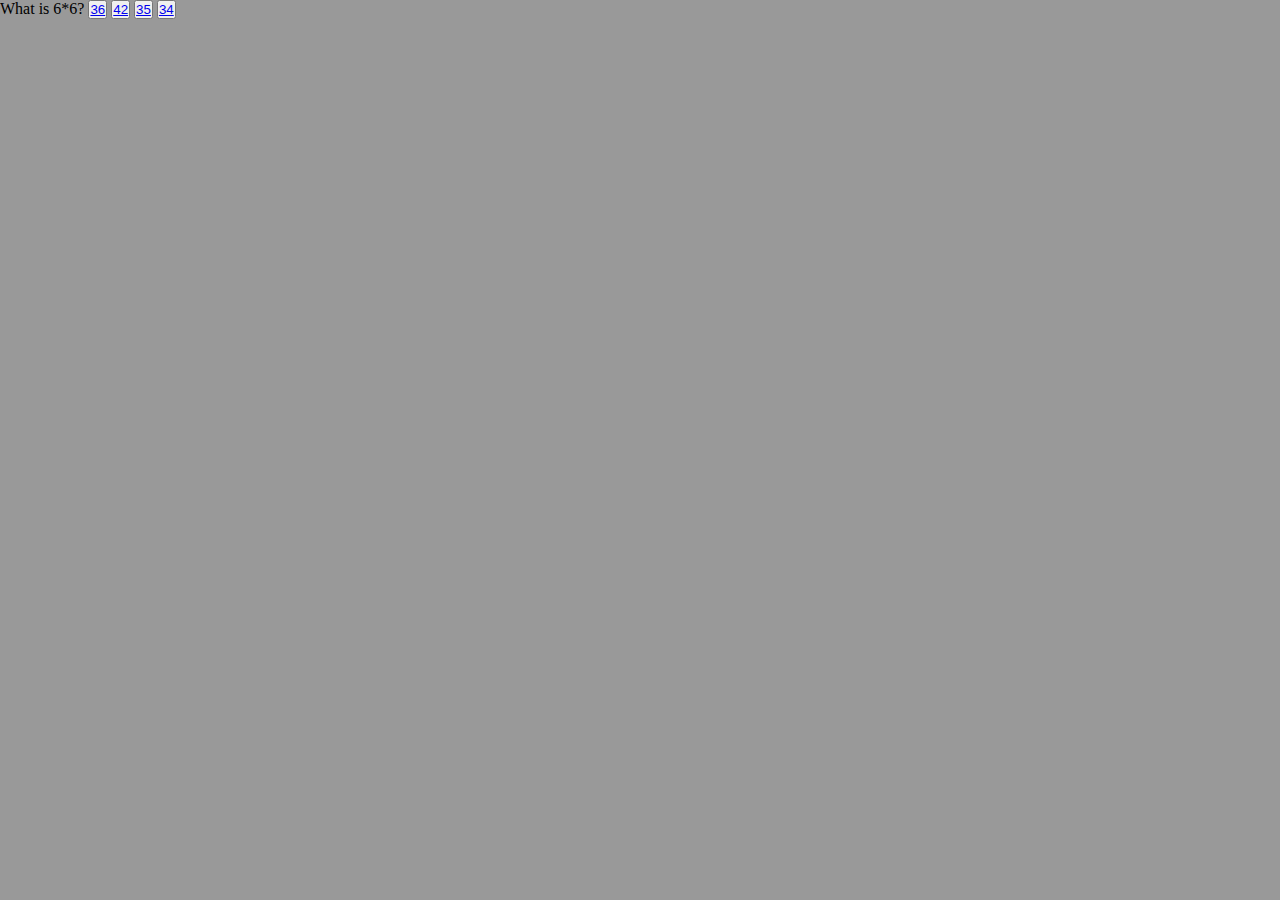
==== question1.html @ d003188a "15h" ====
<!DOCTYPE html>
<html>
    <head>
<title> Quizz</title>
<script defer src="main.js"></script>
<link href="style.css" rel="stylesheet">
    </head>
    <body>
        <div class="q1" >What is 6*6? 
            <button id='ans1'  class="ans1-btn" onclick="nextQuestion"><a href='question2.html'> 36</a> </button>
            <button id='ans2'  class="ans1-btn" onclick="nextQuestion"><a href='question2.html'> 42</a> </button>
            <button id='ans3'  class="ans1-btn" onclick="nextQuestion"><a href='question2.html'> 35</a> </button>
            <button id='ans4'  class="ans1-btn" onclick="nextQuestion"><a href='question2.html'> 34</a> </button>
        </div>

    </body>
</html>
---- style.css ----
* {
  padding: 0;
  margin: 0;
}
h2 {
  font-family: "Gill Sans", "Gill Sans MT", Calibri, "Trebuchet MS", sans-serif;
  font-style: italic;
  font-size: 4.5rem;
  text-align: center;
}
h1 {
  font-size: 3.5rem;
  font-style: oblique;
  text-decoration: dashed;
  text-align: center;
}
body {
  background-image: url("https://i0.wp.com/lemedialabo.francophonie.org/wp-content/uploads/2018/05/quiz-2058883_960_720.png?zoom=2.625&resize=396%2C214");
  background-size: contain;

  background-color: #999999;
  background-repeat: no-repeat;
}

#start {
  height: 50%;
  font-size: 500%;
  font-family: "Gill Sans", "Gill Sans MT", Calibri, "Trebuchet MS", sans-serif;
  font-style: oblique;
  margin-bottom: 100%;
  width: 50%;
  border-radius: 25px;
  outline: none;
  border: none;
  background-color: black;
  color: #fff;
  margin: 30%;
  cursor: pointer;
}
image {
  max-width: 100%;
  height: auto;
}
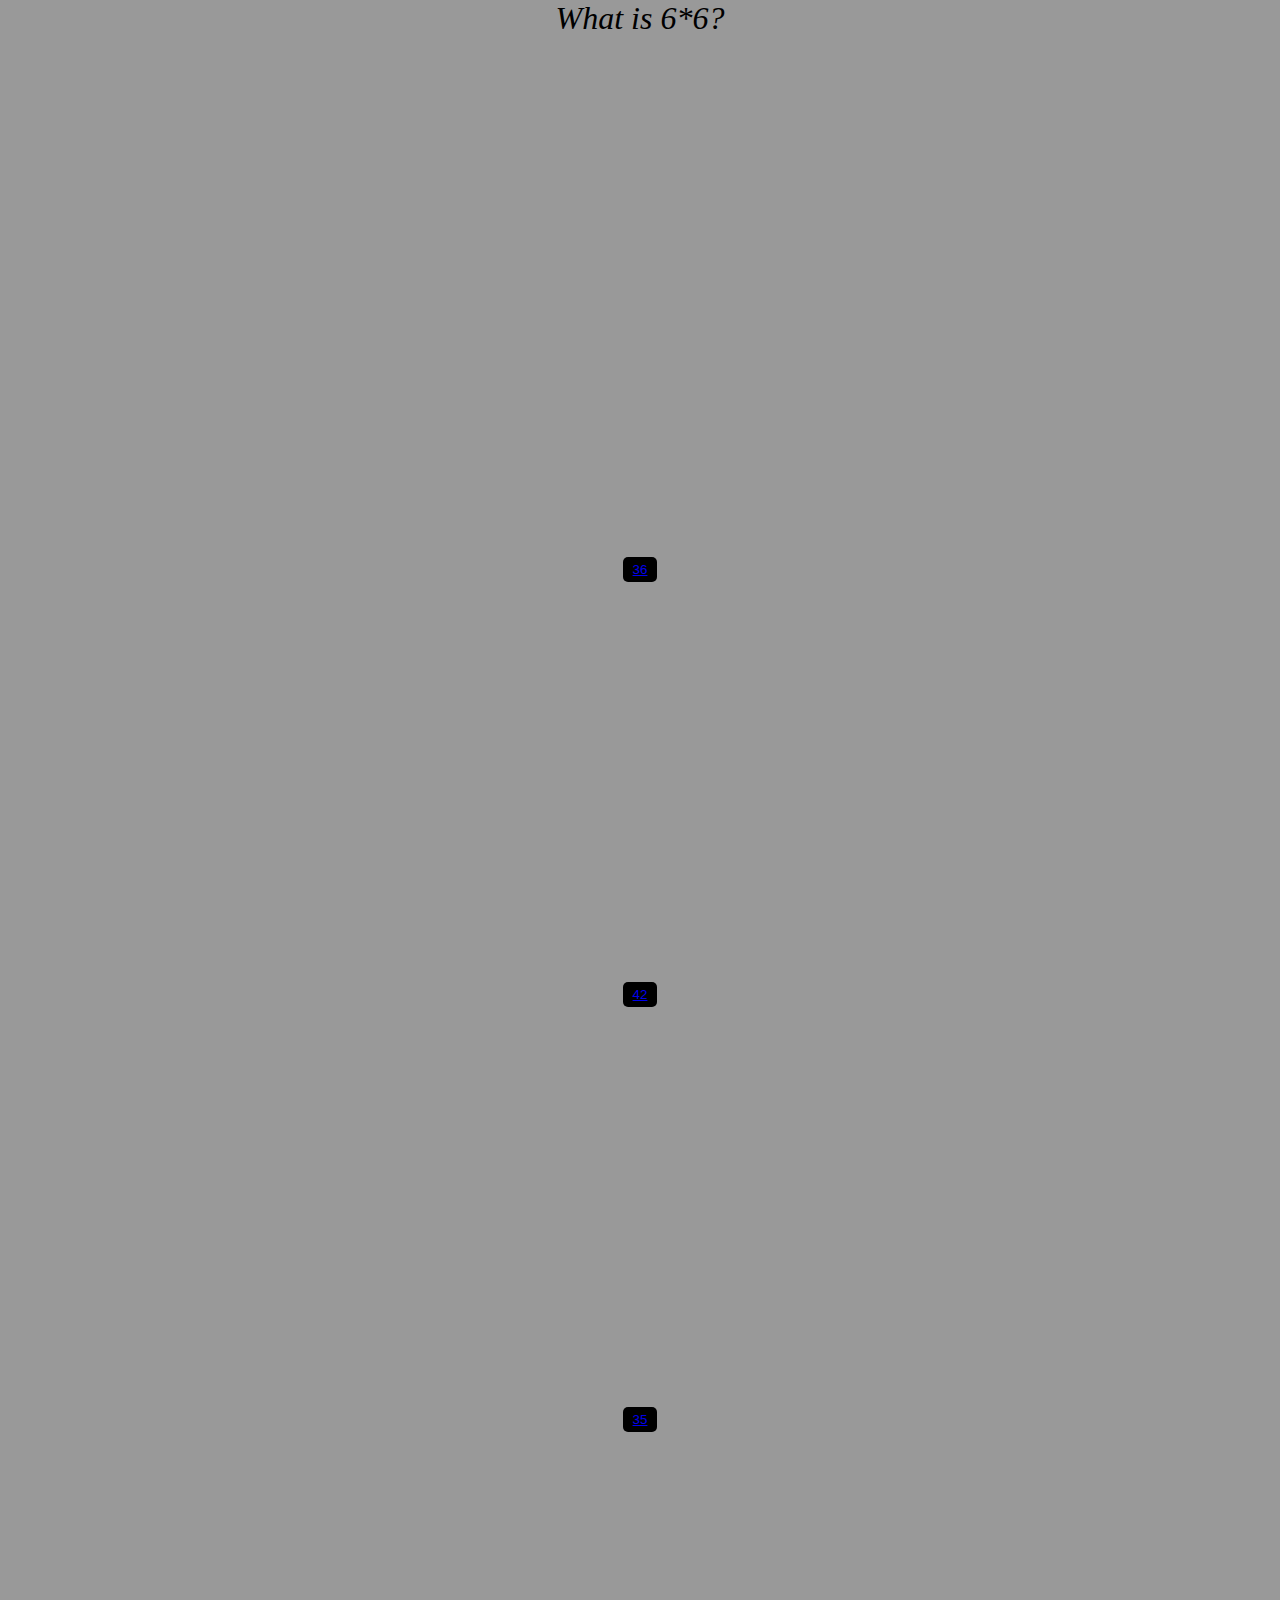
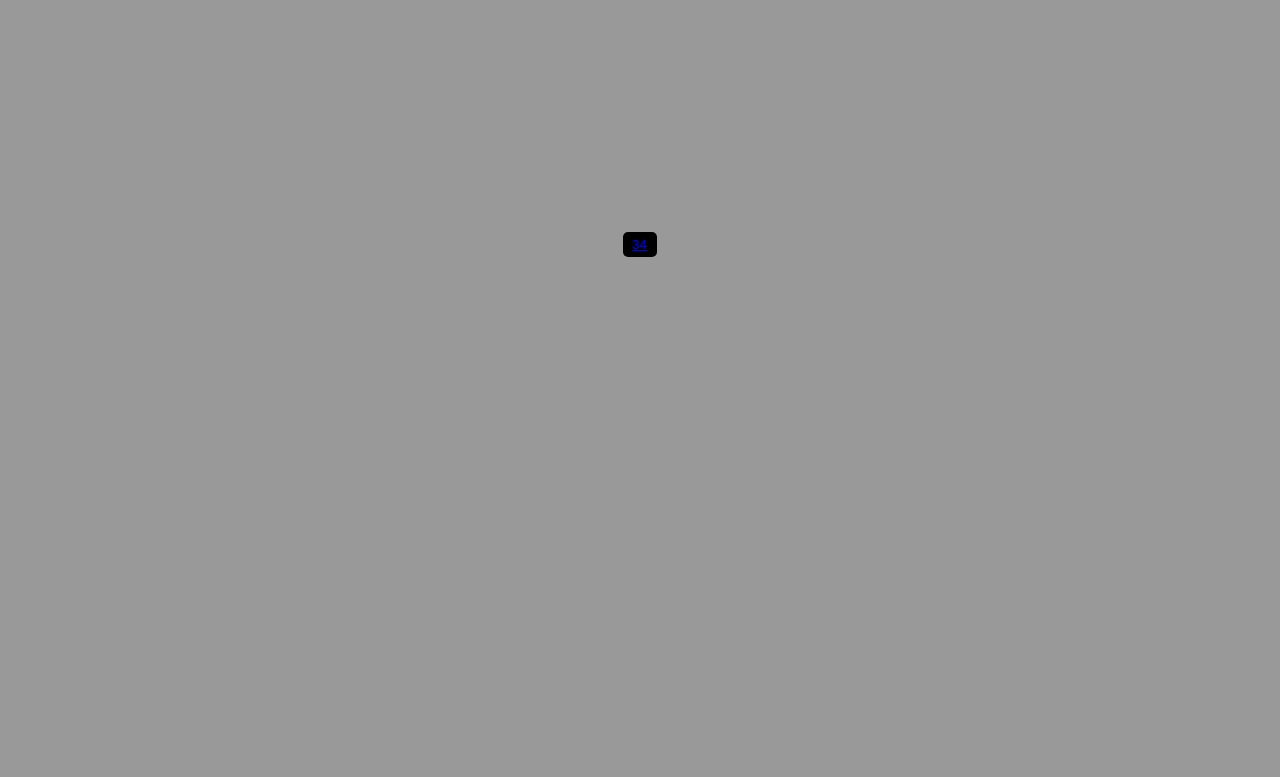
==== commit 683f32bc: "16h" ====
--- a/question1.html
+++ b/question1.html
@@ -6,11 +6,14 @@
 <link href="style.css" rel="stylesheet">
     </head>
     <body>
-        <div class="q1" >What is 6*6? 
+        
+        <div id='questions' class="q1" >What is 6*6? 
+            <div class='container'>
             <button id='ans1'  class="ans1-btn" onclick="nextQuestion"><a href='question2.html'> 36</a> </button>
-            <button id='ans2'  class="ans1-btn" onclick="nextQuestion"><a href='question2.html'> 42</a> </button>
-            <button id='ans3'  class="ans1-btn" onclick="nextQuestion"><a href='question2.html'> 35</a> </button>
-            <button id='ans4'  class="ans1-btn" onclick="nextQuestion"><a href='question2.html'> 34</a> </button>
+            <button id='ans2'  class="ans2-btn" onclick="nextQuestion"><a href='question2.html'> 42</a> </button>
+            <button id='ans3'  class="ans3-btn" onclick="nextQuestion"><a href='question2.html'> 35</a> </button>
+            <button id='ans4'  class="ans4-btn" onclick="nextQuestion"><a href='question2.html'> 34</a> </button>
+        </div>
         </div>
 
     </body>
--- a/style.css
+++ b/style.css
@@ -14,7 +14,8 @@
   text-decoration: dashed;
   text-align: center;
 }
-body {
+body{
+  height: 100vh;
   background-image: url("https://i0.wp.com/lemedialabo.francophonie.org/wp-content/uploads/2018/05/quiz-2058883_960_720.png?zoom=2.625&resize=396%2C214");
   background-size: contain;
 
@@ -41,3 +42,30 @@
   max-width: 100%;
   height: auto;
 }
+
+.q1,.q2,.q3,.q4{
+  text-align: center;
+   font-size: xx-large;
+   font-style: oblique;
+  font-weight: 300;
+  font-family: Georgia, 'Times New Roman', Times, serif;
+}
+.ans1-btn,.ans2-btn,.ans3-btn,.ans4-btn{
+  border: 1px  #999 ;
+  background-color:black;
+  border-radius: 5px;
+  padding: 5px 10px;
+  color: white;
+  outline: none;
+  width: auto;
+  margin: 200px;
+}
+.ans1-btn,.ans2-btn,.ans3-btn,.ans4-btn: :hover{
+  border-color:  red;
+}
+.container{
+
+  position: relative;
+  padding: 25%;
+  font-size: 30px;
+}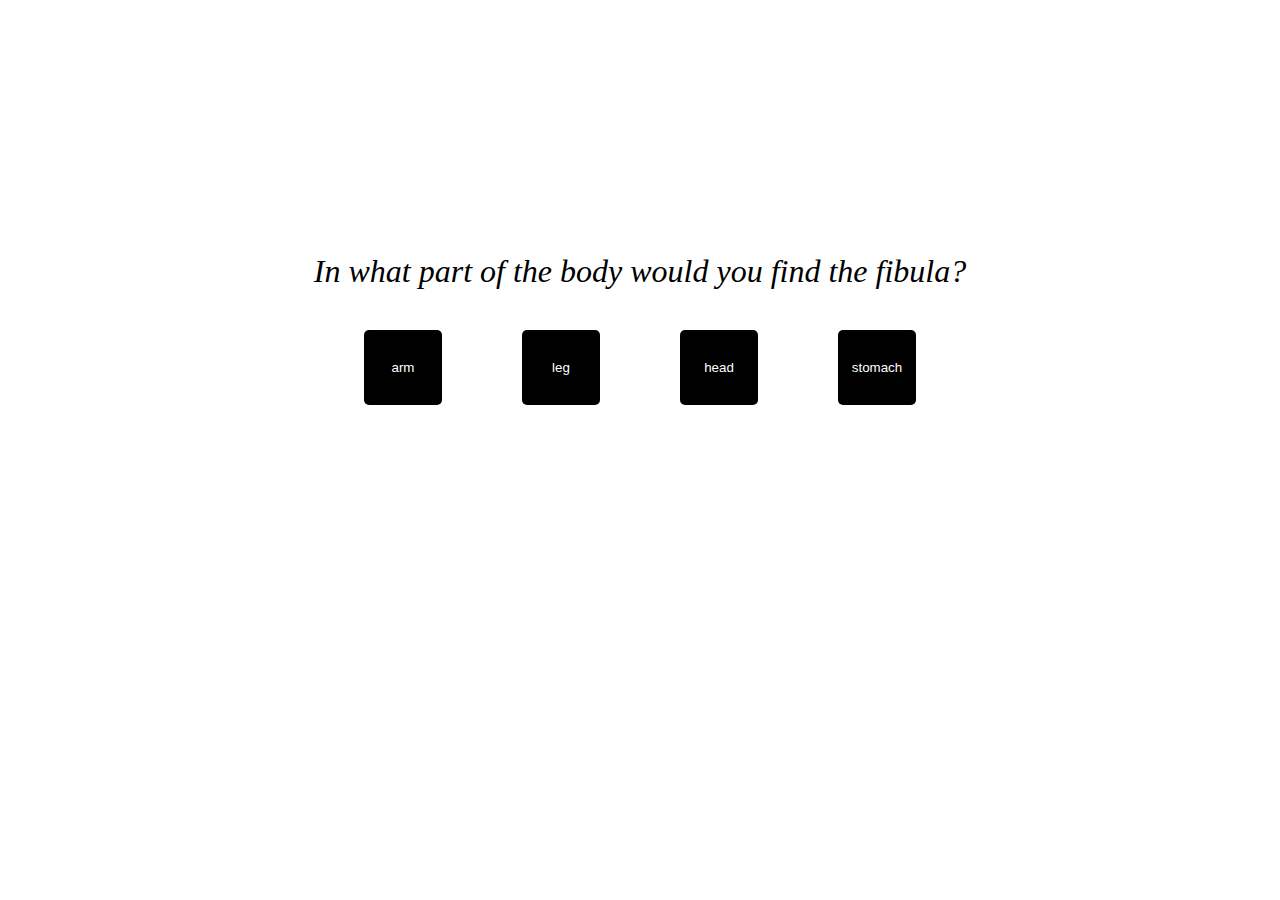
==== commit ef4cf770: "19h" ====
--- a/question1.html
+++ b/question1.html
@@ -3,18 +3,20 @@
     <head>
 <title> Quizz</title>
 <script defer src="main.js"></script>
+<script src="https://cdnjs.cloudflare.com/ajax/libs/jquery/3.5.1/jquery.min.js" integrity="sha512-bLT0Qm9VnAYZDflyKcBaQ2gg0hSYNQrJ8RilYldYQ1FxQYoCLtUjuuRuZo+fjqhx/qtq/1itJ0C2ejDxltZVFg==" crossorigin="anonymous"></script>
+
 <link href="style.css" rel="stylesheet">
     </head>
     <body>
-        
-        <div id='questions' class="q1" >What is 6*6? 
+<!--         
+        <div id='questions' class="q1" >6*6? 
             <div class='container'>
             <button id='ans1'  class="ans1-btn" onclick="nextQuestion"><a href='question2.html'> 36</a> </button>
             <button id='ans2'  class="ans2-btn" onclick="nextQuestion"><a href='question2.html'> 42</a> </button>
             <button id='ans3'  class="ans3-btn" onclick="nextQuestion"><a href='question2.html'> 35</a> </button>
             <button id='ans4'  class="ans4-btn" onclick="nextQuestion"><a href='question2.html'> 34</a> </button>
         </div>
-        </div>
+        </div> -->
 
     </body>
 </html>--- a/style.css
+++ b/style.css
@@ -1,7 +1,4 @@
-* {
-  padding: 0;
-  margin: 0;
-}
+
 h2 {
   font-family: "Gill Sans", "Gill Sans MT", Calibri, "Trebuchet MS", sans-serif;
   font-style: italic;
@@ -9,16 +6,16 @@
   text-align: center;
 }
 h1 {
+  font-family: 'Sansita Swashed', cursive;
   font-size: 3.5rem;
   font-style: oblique;
   text-decoration: dashed;
   text-align: center;
 }
-body{
+main {
   height: 100vh;
-  background-image: url("https://i0.wp.com/lemedialabo.francophonie.org/wp-content/uploads/2018/05/quiz-2058883_960_720.png?zoom=2.625&resize=396%2C214");
   background-size: contain;
-
+  background-image: url(https://img.freepik.com/vecteurs-libre/quiz-dans-style-bande-dessinee-pop-art_175838-505.jpg?size=626&ext=jpg);
   background-color: #999999;
   background-repeat: no-repeat;
 }
@@ -26,46 +23,52 @@
 #start {
   height: 50%;
   font-size: 500%;
-  font-family: "Gill Sans", "Gill Sans MT", Calibri, "Trebuchet MS", sans-serif;
-  font-style: oblique;
+  font-family: 'Sansita Swashed', cursive;
   margin-bottom: 100%;
   width: 50%;
   border-radius: 25px;
   outline: none;
   border: none;
-  background-color: black;
-  color: #fff;
+  background-color: rgb(31, 169, 224);
+  color: rgb(245, 241, 241);
   margin: 30%;
   cursor: pointer;
 }
-image {
-  max-width: 100%;
-  height: auto;
+
+
+.q1,
+.q2,
+.q3,
+.q4 {
+  font-family: 'Sansita Swashed', cursive;
+  margin-top: 20%;
+  text-align: center;
+  font-size: xx-large;
+  font-style: oblique;
+  font-weight: 300;
+  font-family: Georgia, "Times New Roman", Times, serif;
 }
-
-.q1,.q2,.q3,.q4{
-  text-align: center;
-   font-size: xx-large;
-   font-style: oblique;
-  font-weight: 300;
-  font-family: Georgia, 'Times New Roman', Times, serif;
-}
-.ans1-btn,.ans2-btn,.ans3-btn,.ans4-btn{
-  border: 1px  #999 ;
-  background-color:black;
+.ans1-btn,
+.ans2-btn,
+.ans3-btn,
+.ans4-btn {
+  border: 1px #999;
+  background-color: black;
   border-radius: 5px;
   padding: 5px 10px;
   color: white;
   outline: none;
-  width: auto;
-  margin: 200px;
+  margin: 40px;
+  width: 125px;
+  height: 75px;
 }
-.ans1-btn,.ans2-btn,.ans3-btn,.ans4-btn: :hover{
-  border-color:  red;
+.ans1-btn,.ans2-btn,.ans3-btn,.ans4-btn: :hover {
+  border-color: red;
 }
-.container{
-
+.container {
+  display: flex;
   position: relative;
-  padding: 25%;
-  font-size: 30px;
+  margin: 0 auto;
+  font-size: 40px;
+  width: 50%;
 }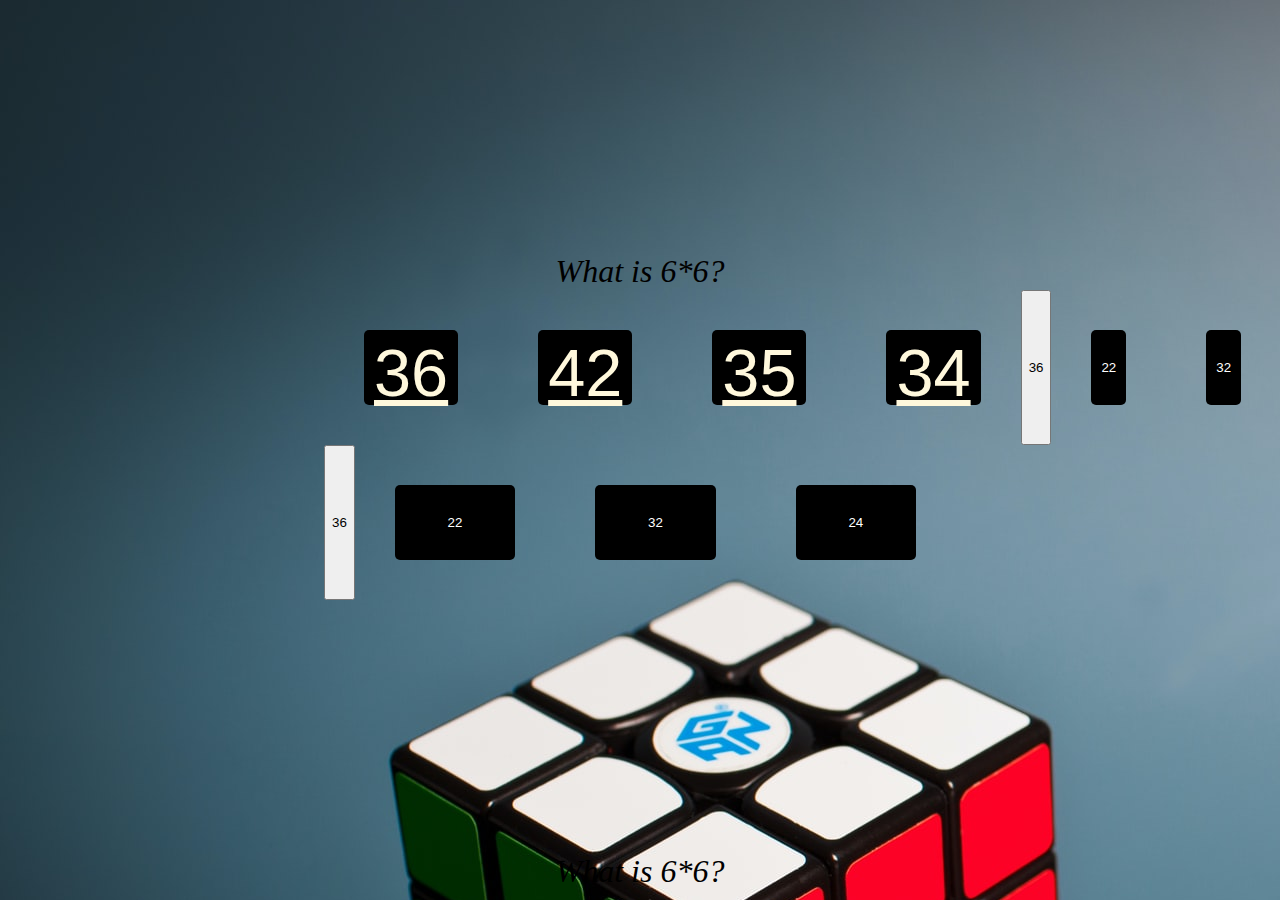
==== commit e4de6198: "qq" ====
--- a/question1.html
+++ b/question1.html
@@ -8,15 +8,15 @@
 <link href="style.css" rel="stylesheet">
     </head>
     <body>
-<!--         
-        <div id='questions' class="q1" >6*6? 
+        
+        <div id='questions' class="q1" >What is 6*6? 
             <div class='container'>
-            <button id='ans1'  class="ans1-btn" onclick="nextQuestion"><a href='question2.html'> 36</a> </button>
-            <button id='ans2'  class="ans2-btn" onclick="nextQuestion"><a href='question2.html'> 42</a> </button>
-            <button id='ans3'  class="ans3-btn" onclick="nextQuestion"><a href='question2.html'> 35</a> </button>
-            <button id='ans4'  class="ans4-btn" onclick="nextQuestion"><a href='question2.html'> 34</a> </button>
+            <button id='ans1'  class="ans1-btn" onclick="testall()"><a href='question2.html'> 36</a> </button>
+            <button id='ans2'  class="ans2-btn" onclick="testall()"><a href='question2.html'> 42</a> </button>
+            <button id='ans3'  class="ans3-btn" onclick="testall()"><a href='question2.html'> 35</a> </button>
+            <button id='ans4'  class="ans4-btn" onclick="testall()"><a href='question2.html'> 34</a> </button>
         </div>
-        </div> -->
-
+        </div> 
+    
     </body>
 </html>--- a/style.css
+++ b/style.css
@@ -1,52 +1,44 @@
-
 h2 {
-  font-family: "Gill Sans", "Gill Sans MT", Calibri, "Trebuchet MS", sans-serif;
   font-style: italic;
   font-size: 4.5rem;
   text-align: center;
 }
 h1 {
-  font-family: 'Sansita Swashed', cursive;
   font-size: 3.5rem;
   font-style: oblique;
   text-decoration: dashed;
   text-align: center;
 }
-main {
-  height: 100vh;
-  background-size: contain;
-  background-image: url(https://img.freepik.com/vecteurs-libre/quiz-dans-style-bande-dessinee-pop-art_175838-505.jpg?size=626&ext=jpg);
+body {
+  background-image: url(quiz.jpg);
   background-color: #999999;
   background-repeat: no-repeat;
 }
 
 #start {
   height: 50%;
-  font-size: 500%;
-  font-family: 'Sansita Swashed', cursive;
-  margin-bottom: 100%;
+  margin-top: 60px;
+  align-items: center;
   width: 50%;
-  border-radius: 25px;
+  border-radius: 40px;
   outline: none;
   border: none;
-  background-color: rgb(31, 169, 224);
-  color: rgb(245, 241, 241);
-  margin: 30%;
+  background-color: black;
+  color: black;
+  margin-left: 300px;
   cursor: pointer;
+  padding: 5%;
 }
-
 
 .q1,
 .q2,
 .q3,
 .q4 {
-  font-family: 'Sansita Swashed', cursive;
   margin-top: 20%;
   text-align: center;
   font-size: xx-large;
   font-style: oblique;
   font-weight: 300;
-  font-family: Georgia, "Times New Roman", Times, serif;
 }
 .ans1-btn,
 .ans2-btn,
@@ -71,4 +63,26 @@
   margin: 0 auto;
   font-size: 40px;
   width: 50%;
-}+}
+
+#submit {
+  height: 50%;
+  font-size: 500%;
+
+  margin-bottom: 100%;
+  width: 50%;
+  border-radius: 25px;
+  outline: none;
+  border: none;
+  background-color: rgb(31, 169, 224);
+  color: rgb(245, 241, 241);
+  margin: 30%;
+  cursor: pointer;
+}
+div.q3 {
+  box-sizing: cornflowerblue;
+}
+ a{
+   font-size:500%;
+   color: cornsilk;
+ }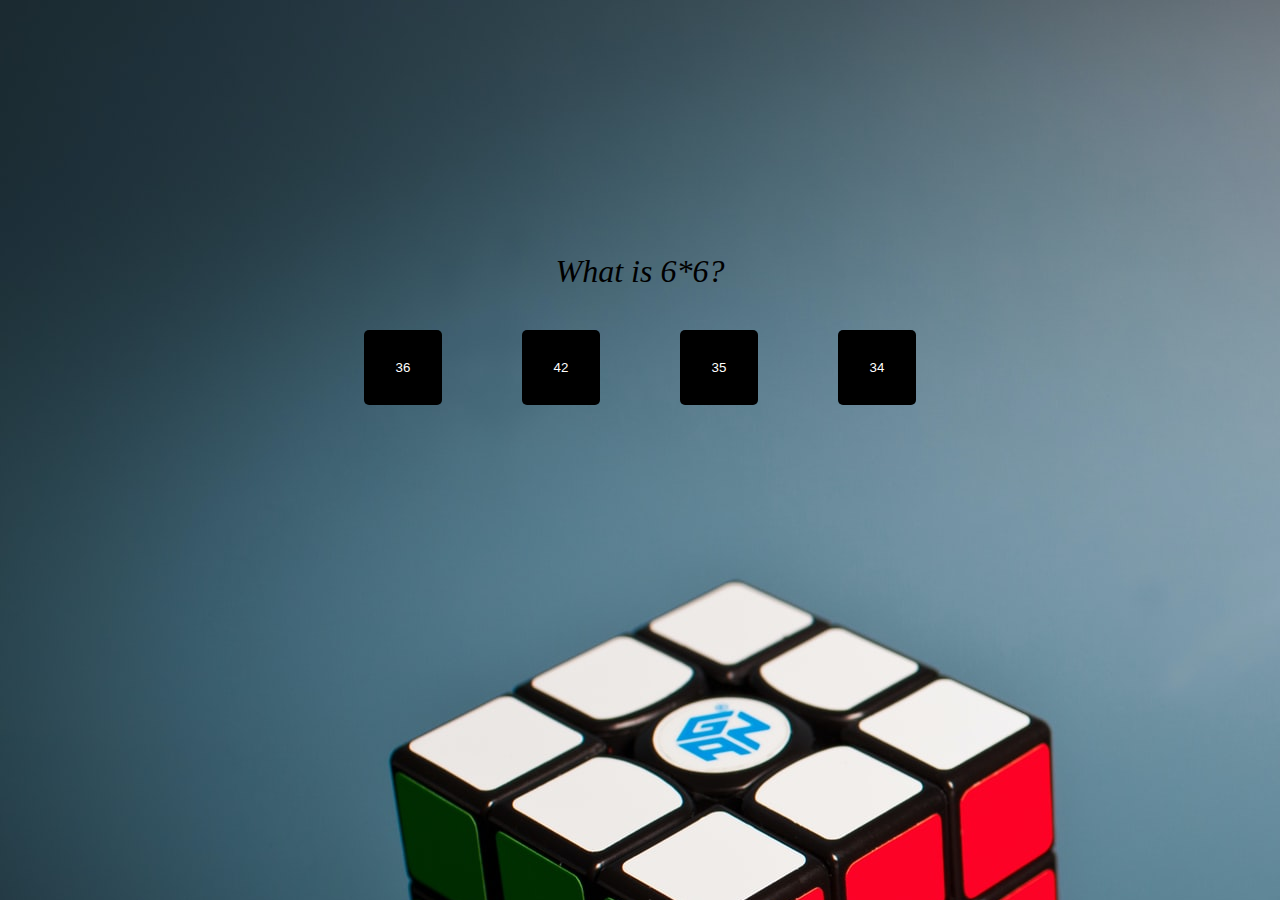
==== commit 48bb2f8c: "final" ====
--- a/question1.html
+++ b/question1.html
@@ -2,21 +2,44 @@
 <html>
     <head>
 <title> Quizz</title>
-<script defer src="main.js"></script>
-<script src="https://cdnjs.cloudflare.com/ajax/libs/jquery/3.5.1/jquery.min.js" integrity="sha512-bLT0Qm9VnAYZDflyKcBaQ2gg0hSYNQrJ8RilYldYQ1FxQYoCLtUjuuRuZo+fjqhx/qtq/1itJ0C2ejDxltZVFg==" crossorigin="anonymous"></script>
 
 <link href="style.css" rel="stylesheet">
     </head>
     <body>
         
+        <p id='score'></p>
         <div id='questions' class="q1" >What is 6*6? 
             <div class='container'>
-            <button id='ans1'  class="ans1-btn" onclick="testall()"><a href='question2.html'> 36</a> </button>
-            <button id='ans2'  class="ans2-btn" onclick="testall()"><a href='question2.html'> 42</a> </button>
-            <button id='ans3'  class="ans3-btn" onclick="testall()"><a href='question2.html'> 35</a> </button>
-            <button id='ans4'  class="ans4-btn" onclick="testall()"><a href='question2.html'> 34</a> </button>
-        </div>
+                <button id='36' class="ans1-btn" onclick="testFunc('36','q1','q2')">36</button>
+                <button id='42'  class="ans2-btn" onclick="wrong('q1','q2')"> 42 </button>
+                <button id='35'  class="ans3-btn" onclick="wrong('q1','q2')"> 35 </button>
+                <button id='34'  class="ans4-btn" onclick="wrong('q1','q2')"> 34 </button>
+            </div>
         </div> 
-    
+        <div class="q2" >If you have cryophobia, what are you afraid of?
+            <div class='container'>
+            <button id='speed'  class="ans1-btn" onclick="wrong('q2','q3')"> speed </button>
+            <button id='heights'  class="ans2-btn" onclick="wrong('q2','q3')"> heights </button>
+            <button id='darkness'  class="ans3-btn" onclick="wrong('q2','q3')"> darkness  </button>
+            <button id='cold/ice'  class="ans4-btn" onclick="testFunc('cold/ice','q2','q3')"> cold/ice </button>
+        </div></div>
+        <div class="q3" > What is seven cubed?
+            <div class='container'>
+            <button id='49'  class="ans1-btn" onclick="wrong('q3','q4')"> 49 </button>
+            <button id='81'  class="ans2-btn" onclick="wrong('q3','q4')"> 81 </button>
+            <button id='343'  class="ans3-btn" onclick="testFunc('343','q3','q4')"> 343  </button>
+            <button id='56'  class="ans4-btn" onclick="wrong('q3','q4')"> 56 </button>
+        </div></div>
+        <div class="q4" > In what part of the body would you find the fibula?,
+            <div class='container'>
+            <button id='arm'  class="ans1-btn" onclick="wrong('score')"> arm </button>
+            <button id='leg'  class="ans2-btn" onclick="testFunc('score')"> leg  </button>
+            <button id='head'  class="ans3-btn" onclick="wrong('score')"> head  </button>
+            <button id='stomach'  class="ans4-btn" onclick="wrong('score')"> stomach </button>
+        </div></div>
+        <h1 class='score' id='sc'>Your Score Is :</h1>
+        <script src="https://cdnjs.cloudflare.com/ajax/libs/jquery/3.5.1/jquery.min.js" integrity="sha512-bLT0Qm9VnAYZDflyKcBaQ2gg0hSYNQrJ8RilYldYQ1FxQYoCLtUjuuRuZo+fjqhx/qtq/1itJ0C2ejDxltZVFg==" crossorigin="anonymous"></script>
+        <script defer src="main.js"></script>
+        <button id='submit' style="display: none;">Submit</button>
     </body>
 </html>--- a/style.css
+++ b/style.css
@@ -16,20 +16,25 @@
 }
 
 #start {
-  height: 50%;
+  font-size: 50px; 
+  height: 30%;
   margin-top: 60px;
   align-items: center;
-  width: 50%;
-  border-radius: 40px;
+  width: 30%;
+  border-radius: 25px;
   outline: none;
   border: none;
   background-color: black;
   color: black;
-  margin-left: 300px;
+  margin-left: 36%;
   cursor: pointer;
   padding: 5%;
 }
-
+.q2,
+.q3,
+.q4 {
+  display: none;
+}
 .q1,
 .q2,
 .q3,
@@ -54,7 +59,10 @@
   width: 125px;
   height: 75px;
 }
-.ans1-btn,.ans2-btn,.ans3-btn,.ans4-btn: :hover {
+.ans1-btn,
+.ans2-btn,
+.ans3-btn,
+.ans4-btn:hover {
   border-color: red;
 }
 .container {
@@ -65,24 +73,31 @@
   width: 50%;
 }
 
+
+
+a {
+  font-size: 500%;
+  color: cornsilk;
+}
+
+#score {
+  font-size: 500%;
+}
+#score {
+  position: absolute;
+  top: 20%;
+  left: 50%;
+}
 #submit {
   height: 50%;
-  font-size: 500%;
-
-  margin-bottom: 100%;
-  width: 50%;
-  border-radius: 25px;
+  margin-top: 202px;
+  align-items: center;
+  width: 15%;
+  border-radius: 40px;
   outline: none;
   border: none;
-  background-color: rgb(31, 169, 224);
-  color: rgb(245, 241, 241);
-  margin: 30%;
+  color: black;
+  margin-left: 44%;
   cursor: pointer;
+  padding: 2%;
 }
-div.q3 {
-  box-sizing: cornflowerblue;
-}
- a{
-   font-size:500%;
-   color: cornsilk;
- }